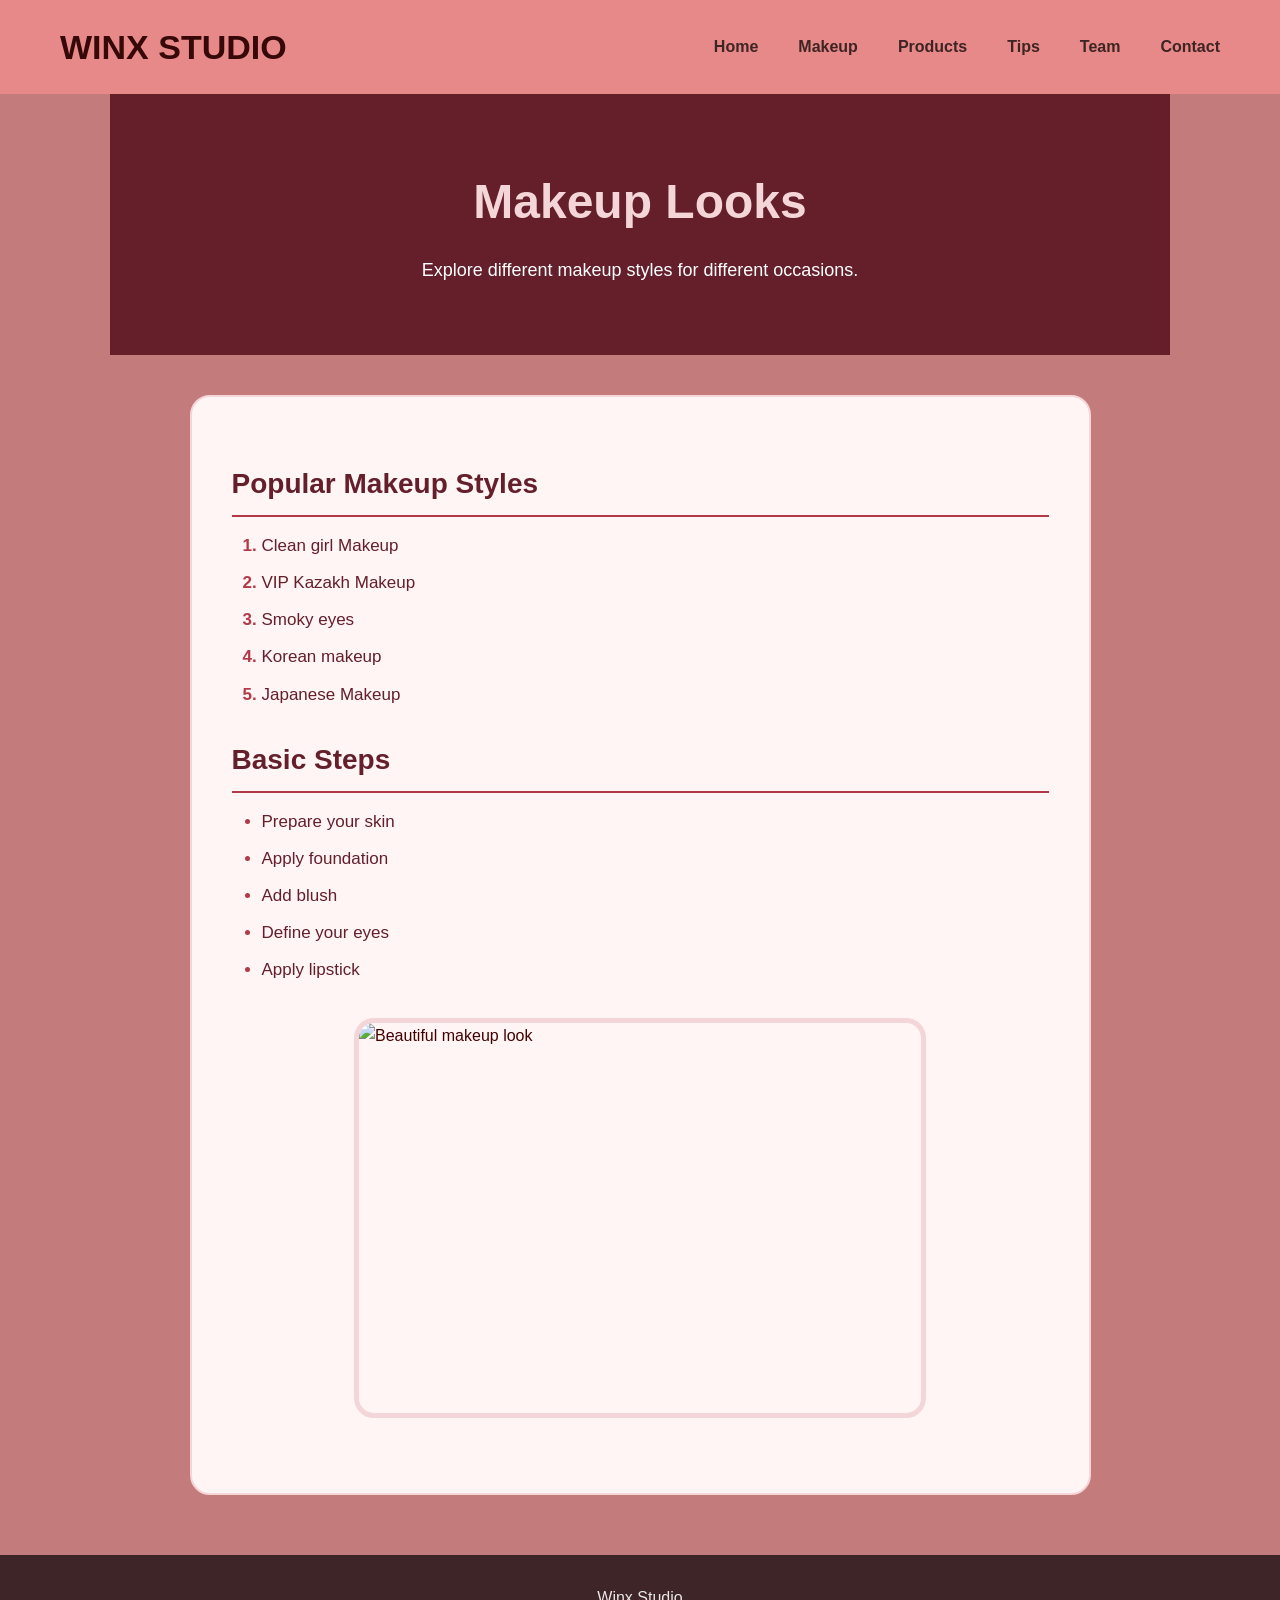
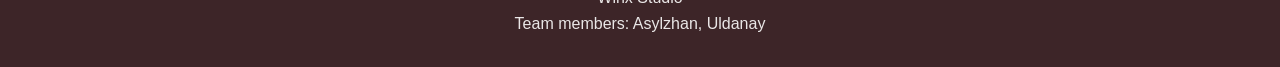
==== makeup.html @ b291ecc8 "Add files via upload" ====
<!DOCTYPE html>
<html lang="en">
<head>
    <meta charset="UTF-8">
    <meta name="viewport" content="width=device-width, initial-scale=1.0">
    <title>Makeup Looks - Winx Studio</title>
    <link rel="stylesheet" href="css/style.css">
</head>
<body>
    <header>
        <nav class="navbar">
            <a href="index.html" class="logo">WINX STUDIO</a>
            <ul class="nav-menu">
                <li><a href="index.html">Home</a></li>
                <li><a href="makeup.html">Makeup</a></li>
                <li><a href="products.html">Products</a></li>
                <li><a href="tips.html">Tips</a></li>
                <li><a href="team.html">Team</a></li>
                <li><a href="contact.html">Contact</a></li>
            </ul>
        </nav>
    </header>

    <main>
        <div class="container">
            <section class="page-title">
                <h1>Makeup Looks</h1>
                <p>Explore different makeup styles for different occasions.</p>
            </section>

            <section class="content">
                <h2>Popular Makeup Styles</h2>
                <ol>
                    <li>Clean girl Makeup</li>
                    <li>VIP Kazakh Makeup</li>
                    <li>Smoky eyes</li>
                    <li>Korean makeup</li>
                    <li>Japanese Makeup</li>
                </ol>

                <h2>Basic Steps</h2>
                <ul>
                    <li>Prepare your skin</li>
                    <li>Apply foundation</li>
                    <li>Add blush</li>
                    <li>Define your eyes</li>
                    <li>Apply lipstick</li>
                </ul>

               <img 
    src="https://i.pinimg.com/736x/0c/42/fc/0c42fc07f3868f32fbb1e8ac1e474732.jpg"
    alt="Beautiful makeup look"
>
            </section>
        </div>
    </main>

    <footer>
        <p>Winx Studio</p>
        <p>Team members: Asylzhan, Uldanay</p>
    </footer>
</body>
</html>
---- css/style.css ----
/* ==========================================
   1. GLOBAL STYLES
   ========================================== */
* {
    margin: 0;
    padding: 0;
    box-sizing: border-box;
}

body {
    font-family: Arial, Helvetica, sans-serif;
    background-color: rgb(196, 123, 123);
    color: rgb(66, 1, 1);
    line-height: 1.6;
}

.container {
    max-width: 1100px;
    margin: 0 auto;
    padding: 0 20px;
}

/* ==========================================
   2. NAVBAR & HEADER
   ========================================== */
.navbar {
    display: flex;
    justify-content: space-between;
    align-items: center;
    padding: 20px 60px;
    background-color: rgba(234, 139, 139, 0.949);
}

.logo {
    color: rgb(54, 8, 8);
    font-size: 34px;
    font-weight: bold;
    text-decoration: none;
}

.nav-menu {
    display: flex;
    gap: 40px;
    list-style: none;
}

.nav-menu a {
    color: rgb(63, 36, 36);
    text-decoration: none;
    font-weight: bold;
}

.nav-menu a:hover,
.nav-menu a.active {
    color: rgb(47, 11, 11);
    text-decoration: underline;
}

/* ==========================================
   3. HERO & HOME SECTION (index.html)
   ========================================== */
.hero {
    min-height: 75vh;
    display: flex;
    align-items: center;
    justify-content: space-between;
    gap: 50px;
    padding: 70px 8%;
}

.hero-text {
    max-width: 550px;
}

.small-title {
    color: #6e101a;
    font-weight: bold;
    letter-spacing: 2px;
}

.hero h1 {
    font-size: 55px;
    line-height: 1.1;
    margin: 15px 0;
    color: #230509;
}

.hero p {
    margin-bottom: 20px;
}

.hero-image img {
    width: 400px;
    height: 500px;
    object-fit: cover;
    border-radius: 20px;
}

.button {
    display: inline-block;
    padding: 12px 25px;
    background-color: #ef172d;
    color: white;
    text-decoration: none;
    border-radius: 8px;
}

.button:hover {
    background-color: #2b0409;
}

.about-section,
.cards-section {
    padding: 60px 8%;
    text-align: center;
}

.cards {
    display: flex;
    justify-content: center;
    gap: 25px;
    margin-top: 30px;
}

.card {
    background-color: white;
    width: 30%;
    padding: 30px;
    border: 1px solid #ead6d6;
    border-radius: 15px;
    box-shadow: 0 5px 15px rgba(0, 0, 0, 0.08);
}

.card {
    display: flex;
    flex-direction: column;
    align-items: center;
    transition: transform 0.25s ease, box-shadow 0.25s ease;
}

.card:hover {
    transform: translateY(-8px);
    box-shadow: 0 12px 25px rgba(0, 0, 0, 0.15);
}

.card h3 {
    color: #24080b;
    margin-bottom: 10px;
}

.card p {
    flex-grow: 1;
}

/* ==========================================
   4. MAKEUP PAGE STYLES (makeup.html)
   ========================================== */
.page-title {
    background-color: #641F2B;
    color: white;
    text-align: center;
    padding: 70px 20px;
    margin-bottom: 40px;
}

.page-title h1 {
    color: #F4D6D8;
    font-size: 48px;
    margin-bottom: 15px;
}

.page-title p {
    color: white;
    font-size: 18px;
}

.content {
    width: 85%;
    max-width: 1000px;
    margin: 0 auto 60px;
    padding: 40px;
    background-color: #FFF5F5;
    border: 2px solid #F4D6D8;
    border-radius: 20px;
}

.content h2 {
    color: #641F2B;
    font-size: 28px;
    margin-top: 25px;
    margin-bottom: 15px;
    border-bottom: 2px solid #B23A48;
    padding-bottom: 8px;
}

.content ol,
.content ul {
    padding-left: 30px;
    margin-bottom: 30px;
}

.content li {
    color: #641F2B;
    font-size: 17px;
    margin-bottom: 10px;
}

.content li::marker {
    color: #B23A48;
    font-weight: bold;
}

.content img {
    display: block;
    width: 70%;
    max-width: 600px;
    height: 400px;
    object-fit: cover;
    margin: 35px auto;
    border-radius: 20px;
    border: 5px solid #F4D6D8;
}

.highlight {
    background-color: #F4D6D8;
    border-left: 7px solid #B23A48;
    padding: 25px;
    margin-top: 40px;
    border-radius: 12px;
}

.highlight h3 {
    color: #641F2B;
    font-size: 24px;
    margin-bottom: 10px;
}

.highlight p {
    color: #641F2B;
}

/* ==========================================
   5. TEAM PAGE STYLES (team.html)
   ========================================== */
.team-grid {
    display: flex;
    gap: 25px;
    justify-content: center;
    flex-wrap: wrap;
    margin: 40px 0;
}

.team-card {
    background-color: #ffffff;
    padding: 30px 20px;
    border-radius: 16px;
    text-align: center;
    flex: 1;
    min-width: 250px;
    display: flex;
    flex-direction: column;
    align-items: center;
    box-shadow: 0 4px 15px rgba(0, 0, 0, 0.08);
    transition: transform 0.25s ease, box-shadow 0.25s ease;
}

.team-card:hover {
    transform: translateY(-8px);
    box-shadow: 0 12px 25px rgba(0, 0, 0, 0.15);
}

.team-card p {
    flex-grow: 1;
}

.btn-card {
    display: inline-block;
    margin-top: 18px;
    padding: 10px 22px;
    background-color: #B23A48;
    color: #ffffff;
    text-decoration: none;
    border-radius: 8px;
    font-size: 14px;
    font-weight: bold;
    transition: background-color 0.25s ease;
}

.btn-card:hover {
    background-color: #641F2B;
}

/* ---- Studio gallery (Task 4: CSS Grid) ---- */
.gallery-title {
    text-align: center;
    color: #641F2B;
    font-size: 26px;
    margin: 50px 0 20px;
}

.gallery-grid {
    display: grid;
    grid-template-columns: repeat(3, 1fr);
    gap: 18px;
    margin-bottom: 40px;
}

.gallery-item {
    position: relative;
    border-radius: 12px;
    overflow: hidden;
    aspect-ratio: 1 / 1;
}

.gallery-item img {
    width: 100%;
    height: 100%;
    object-fit: cover;
    display: block;
    transition: transform 0.35s ease;
}

.gallery-item:hover img {
    transform: scale(1.08);
}

.gallery-caption {
    position: absolute;
    inset: 0;
    background: linear-gradient(to top, rgba(48, 6, 10, 0.85), rgba(48, 6, 10, 0));
    color: #ffffff;
    display: flex;
    align-items: flex-end;
    padding: 16px;
    font-size: 15px;
    font-weight: bold;
    opacity: 0;
    transition: opacity 0.3s ease;
}

.gallery-item:hover .gallery-caption {
    opacity: 1;
}

@media (max-width: 700px) {
    .gallery-grid {
        grid-template-columns: repeat(2, 1fr);
    }
}

.profile-img {
    width: 130px;
    height: 130px;
    border-radius: 50%;
    object-fit: cover;
    border: 4px solid #B23A48;
    margin-bottom: 15px;
}

.team-card h3 {
    font-size: 20px;
    color: #24080b;
    margin-bottom: 5px;
}

.role {
    display: inline-block;
    color: #B23A48;
    font-size: 14px;
    font-weight: bold;
    margin-bottom: 12px;
}

.team-card p {
    font-size: 14px;
    color: #444444;
}

.highlight {
    background-color: #F4D6D8;
    border-left: 8px solid #B23A48;
    padding: 25px 30px;
    margin-top: 30px;
    border-radius: 16px;
}

.highlight h3 {
    color: #641F2B;
    font-size: 24px;
    font-weight: bold;
    margin-bottom: 10px;
}

.highlight p {
    color: #641F2B;
    font-size: 16px;
}

/* ==========================================
   6. CONTACT PAGE STYLES (contact.html)
   Task 3: CSS Grid page layout
   (page-title = header, contact-info = sidebar,
    contact-main = main content, contact-note = footer)
   ========================================== */
.contact-grid {
    display: grid;
    grid-template-columns: 320px 1fr;
    grid-template-areas:
        "title   title"
        "sidebar main"
        "note    note";
    gap: 30px;
    margin: 40px 0;
}

.contact-grid .page-title {
    grid-area: title;
    margin-bottom: 0;
}

.contact-info {
    grid-area: sidebar;
}

.contact-main {
    grid-area: main;
}

.contact-note {
    grid-area: note;
    background-color: #F4D6D8;
    border-radius: 16px;
    padding: 20px 30px;
    text-align: center;
    color: #641F2B;
    font-weight: bold;
}

.contact-info,
#contact-form {
    background-color: #ffffff;
    padding: 35px;
    border-radius: 16px;
    box-shadow: 0 4px 15px rgba(0, 0, 0, 0.08);
}

.contact-info h3, 
#contact-form h3 {
    color: #641F2B;
    font-size: 22px;
    margin-bottom: 20px;
    border-bottom: 2px solid #F4D6D8;
    padding-bottom: 8px;
}

.contact-info p {
    margin-bottom: 12px;
    font-size: 15px;
    color: #333333;
}

.form-group {
    margin-bottom: 18px;
    display: flex;
    flex-direction: column;
}

.form-group label {
    font-size: 14px;
    font-weight: bold;
    margin-bottom: 6px;
    color: #24080b;
}

.form-group input, 
.form-group select, 
.form-group textarea {
    padding: 12px;
    border: 1px solid #ead6d6;
    border-radius: 8px;
    background-color: #fafafa;
    font-family: inherit;
    font-size: 14px;
}

.form-group input:focus, 
.form-group select:focus, 
.form-group textarea:focus {
    outline: none;
    border-color: #B23A48;
    background-color: #ffffff;
}

.btn-primary {
    background-color: #ef172d;
    color: #ffffff;
    padding: 14px;
    border: none;
    border-radius: 8px;
    font-weight: bold;
    cursor: pointer;
    width: 100%;
    font-size: 15px;
    transition: background-color 0.3s;
}

.btn-primary:hover {
    background-color: #2b0409;
}

/* ==========================================
   6b. PRODUCTS PAGE — TABLE (products.html)
   ========================================== */
.products-table {
    width: 100%;
    border-collapse: collapse;
    margin: 30px 0 40px;
    background-color: white;
}

.products-table th {
    background-color: #641F2B;
    color: white;
    padding: 15px;
    text-align: left;
    font-size: 17px;
}

.products-table td {
    padding: 15px;
    border: 1px solid #F4D6D8;
    color: #641F2B;
    font-size: 16px;
}

.products-table tr:nth-child(even) {
    background-color: #FFF5F5;
}

.products-table tr:hover {
    background-color: #F4D6D8;
}

.products-table td:first-child {
    width: 60px;
    text-align: center;
    font-weight: bold;
}

.products-table td:nth-child(2) {
    width: 25%;
}

/* ==========================================
   7. FOOTER
   ========================================== */
footer {
    background-color: #3d2528;
    color: rgb(234, 231, 231);
    text-align: center;
    padding: 30px;
    margin-top: 40px;
}

@media (max-width: 768px) {
    .contact-grid {
        grid-template-columns: 1fr;
        grid-template-areas:
            "title"
            "sidebar"
            "main"
            "note";
    }
}
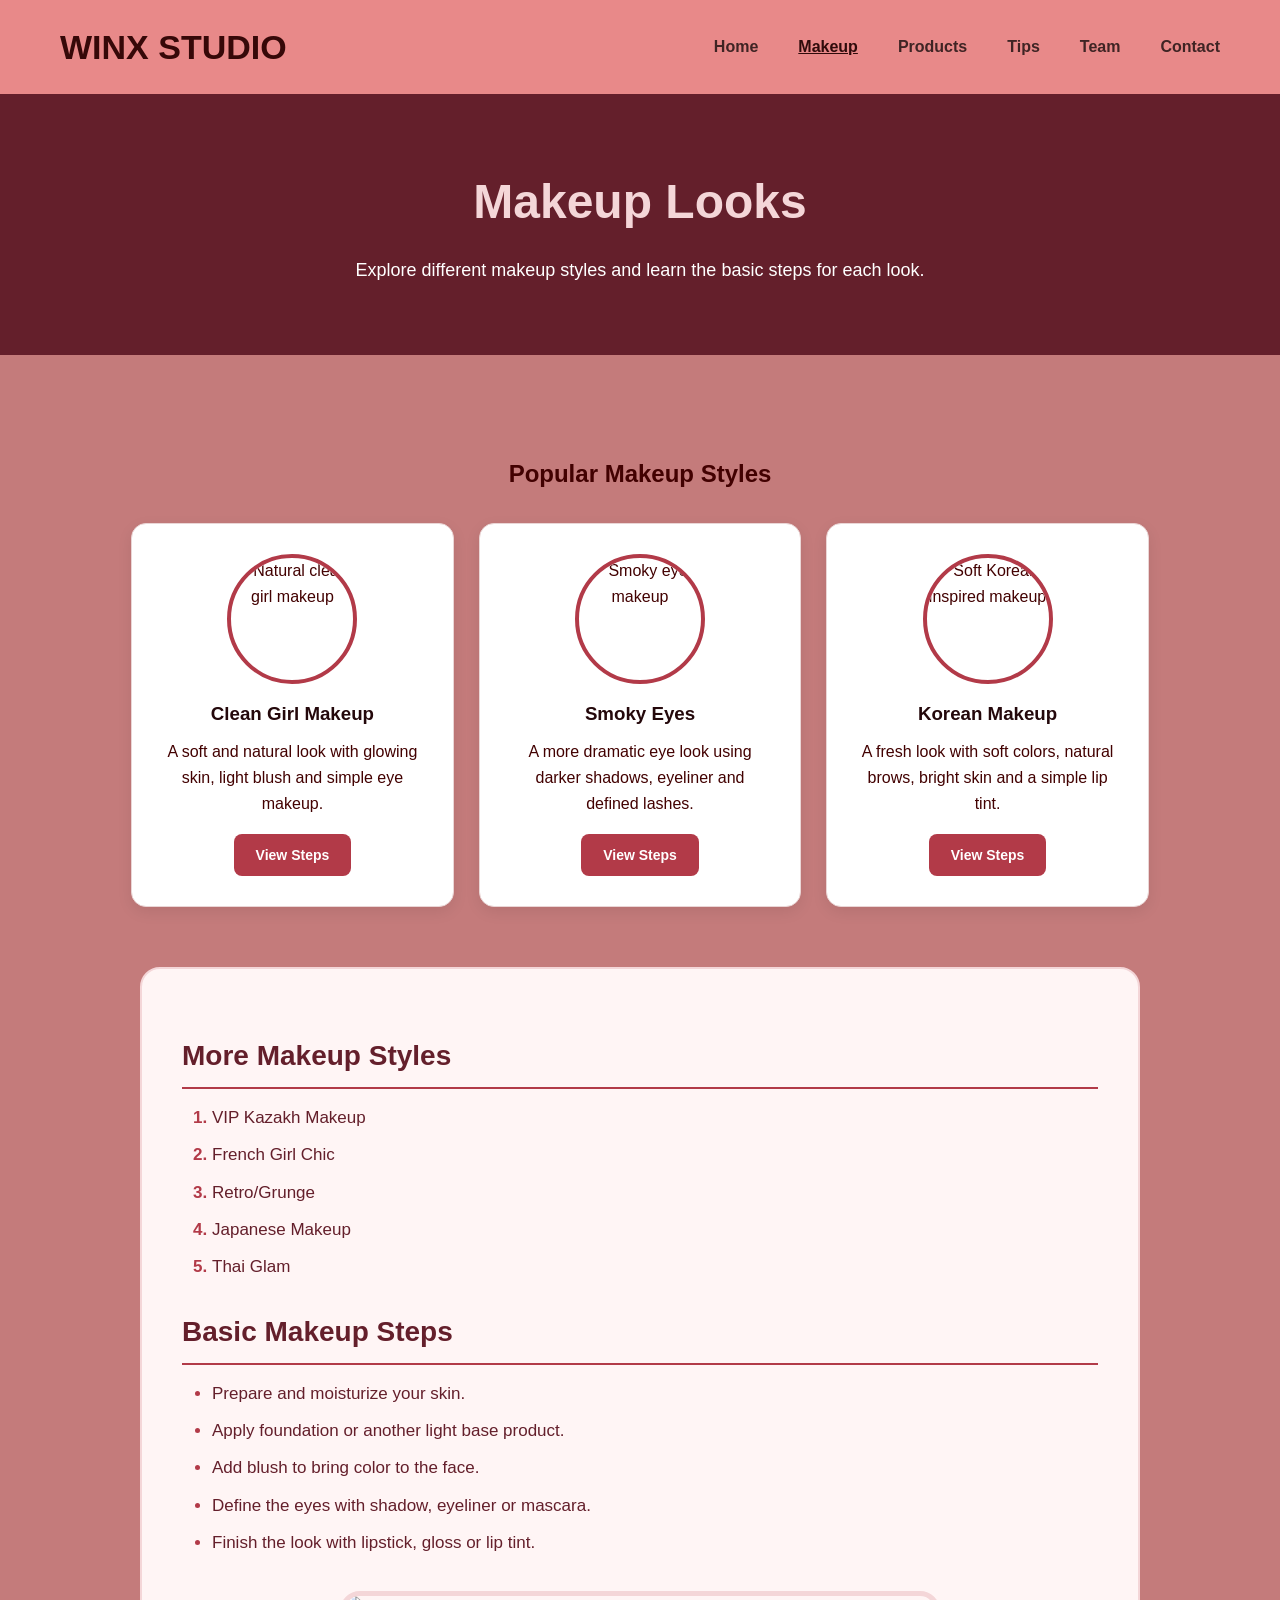
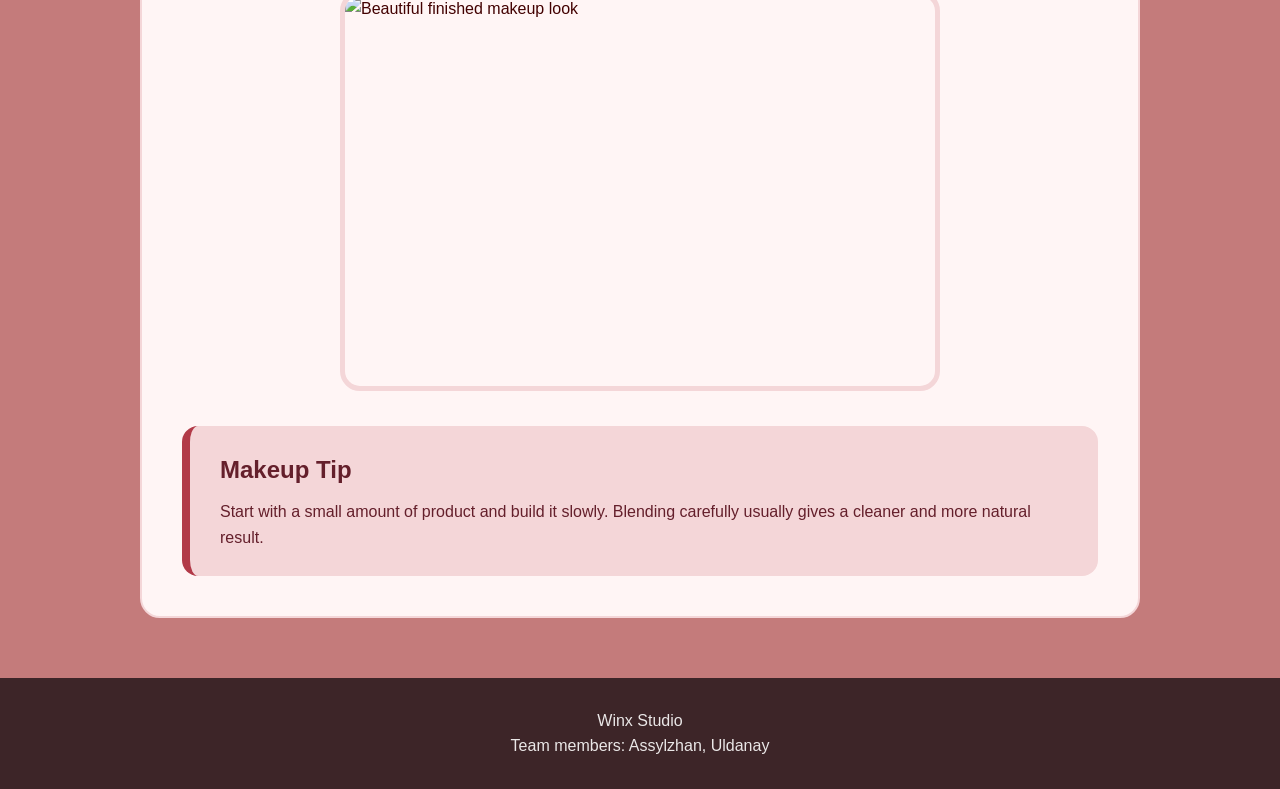
==== commit b3ab1ac4: "Updateу" ====
--- a/makeup.html
+++ b/makeup.html
@@ -6,13 +6,15 @@
     <title>Makeup Looks - Winx Studio</title>
     <link rel="stylesheet" href="css/style.css">
 </head>
+
 <body>
     <header>
         <nav class="navbar">
             <a href="index.html" class="logo">WINX STUDIO</a>
+
             <ul class="nav-menu">
                 <li><a href="index.html">Home</a></li>
-                <li><a href="makeup.html">Makeup</a></li>
+                <li><a href="makeup.html" class="active">Makeup</a></li>
                 <li><a href="products.html">Products</a></li>
                 <li><a href="tips.html">Tips</a></li>
                 <li><a href="team.html">Team</a></li>
@@ -22,42 +24,96 @@
     </header>
 
     <main>
-        <div class="container">
-            <section class="page-title">
-                <h1>Makeup Looks</h1>
-                <p>Explore different makeup styles for different occasions.</p>
-            </section>
+        <section class="page-title">
+            <h1>Makeup Looks</h1>
+            <p>Explore different makeup styles and learn the basic steps for each look.</p>
+        </section>
+        <section class="cards-section">
+            <h2>Popular Makeup Styles</h2>
 
-            <section class="content">
-                <h2>Popular Makeup Styles</h2>
-                <ol>
-                    <li>Clean girl Makeup</li>
-                    <li>VIP Kazakh Makeup</li>
-                    <li>Smoky eyes</li>
-                    <li>Korean makeup</li>
-                    <li>Japanese Makeup</li>
-                </ol>
+            <div class="cards">
+                <div class="card">
+                    <img
+                        class="profile-img"
+                        src="https://media.istockphoto.com/id/1972671950/vector/woman-skincare-beauty-daily-routine-young-girl-with-patches-moisturise-face-flat-vector.jpg?s=1024x1024&w=is&k=20&c=KOgHB7csUgiaX_-Z5ymkH_1V4VxUOwaXsepcn1S9rUc="
+                        alt="Natural clean girl makeup"
+                    >
+                    <h3>Clean Girl Makeup</h3>
+                    <p>
+                        A soft and natural look with glowing skin, light blush
+                        and simple eye makeup.
+                    </p>
+                    <a href="#makeup-guide" class="btn-card">View Steps</a>
+                </div>
 
-                <h2>Basic Steps</h2>
-                <ul>
-                    <li>Prepare your skin</li>
-                    <li>Apply foundation</li>
-                    <li>Add blush</li>
-                    <li>Define your eyes</li>
-                    <li>Apply lipstick</li>
-                </ul>
+                <div class="card">
+                    <img
+                        class="profile-img"
+                        src="https://images.unsplash.com/vector-1753611597045-1d466a0e7870?q=80&w=1696&auto=format&fit=crop&ixlib=rb-4.1.0&ixid=M3wxMjA3fDB8MHxwaG90by1wYWdlfHx8fGVufDB8fHx8fA%3D%3D"
+                        alt="Smoky eye makeup"
+                    >
+                    <h3>Smoky Eyes</h3>
+                    <p>
+                        A more dramatic eye look using darker shadows,
+                        eyeliner and defined lashes.
+                    </p>
+                    <a href="#makeup-guide" class="btn-card">View Steps</a>
+                </div>
 
-               <img 
-    src="https://i.pinimg.com/736x/0c/42/fc/0c42fc07f3868f32fbb1e8ac1e474732.jpg"
-    alt="Beautiful makeup look"
->
-            </section>
-        </div>
+                <div class="card">
+                    <img
+                        class="profile-img"
+                        src="https://plus.unsplash.com/premium_vector-1721547451602-d449ec7b1f93?q=80&w=1480&auto=format&fit=crop&ixlib=rb-4.1.0&ixid=M3wxMjA3fDB8MHxwaG90by1wYWdlfHx8fGVufDB8fHx8fA%3D%3D"
+                        alt="Soft Korean inspired makeup"
+                    >
+                    <h3>Korean Makeup</h3>
+                    <p>
+                        A fresh look with soft colors, natural brows,
+                        bright skin and a simple lip tint.
+                    </p>
+                    <a href="#makeup-guide" class="btn-card">View Steps</a>
+                </div>
+            </div>
+        </section>
+
+        <section class="content" id="makeup-guide">
+            <h2>More Makeup Styles</h2>
+            <ol>
+                <li>VIP Kazakh Makeup</li>
+                <li>French Girl Chic</li>
+                <li>Retro/Grunge</li>
+                <li>Japanese Makeup</li>
+                <li>Thai Glam</li>
+            </ol>
+
+            <h2>Basic Makeup Steps</h2>
+
+            <ul>
+                <li>Prepare and moisturize your skin.</li>
+                <li>Apply foundation or another light base product.</li>
+                <li>Add blush to bring color to the face.</li>
+                <li>Define the eyes with shadow, eyeliner or mascara.</li>
+                <li>Finish the look with lipstick, gloss or lip tint.</li>
+            </ul>
+
+            <img
+                src="https://i.pinimg.com/736x/0c/42/fc/0c42fc07f3868f32fbb1e8ac1e474732.jpg"
+                alt="Beautiful finished makeup look"
+            >
+
+            <div class="highlight">
+                <h3>Makeup Tip</h3>
+                <p>
+                    Start with a small amount of product and build it slowly.
+                    Blending carefully usually gives a cleaner and more natural result.
+                </p>
+            </div>
+        </section>
     </main>
 
     <footer>
         <p>Winx Studio</p>
-        <p>Team members: Asylzhan, Uldanay</p>
+        <p>Team members: Assylzhan, Uldanay</p>
     </footer>
 </body>
-</html>+</html>
--- a/css/style.css
+++ b/css/style.css
@@ -1,6 +1,4 @@
-/* ==========================================
-   1. GLOBAL STYLES
-   ========================================== */
+
 * {
     margin: 0;
     padding: 0;
@@ -20,9 +18,6 @@
     padding: 0 20px;
 }
 
-/* ==========================================
-   2. NAVBAR & HEADER
-   ========================================== */
 .navbar {
     display: flex;
     justify-content: space-between;
@@ -40,6 +35,7 @@
 
 .nav-menu {
     display: flex;
+    align-items: center;
     gap: 40px;
     list-style: none;
 }
@@ -48,6 +44,7 @@
     color: rgb(63, 36, 36);
     text-decoration: none;
     font-weight: bold;
+    transition: 0.3s;
 }
 
 .nav-menu a:hover,
@@ -56,9 +53,6 @@
     text-decoration: underline;
 }
 
-/* ==========================================
-   3. HERO & HOME SECTION (index.html)
-   ========================================== */
 .hero {
     min-height: 75vh;
     display: flex;
@@ -99,14 +93,17 @@
 .button {
     display: inline-block;
     padding: 12px 25px;
-    background-color: #ef172d;
+    background-color: #B23A48;
     color: white;
     text-decoration: none;
+    font-weight: bold;
     border-radius: 8px;
+    transition: 0.3s;
 }
 
 .button:hover {
-    background-color: #2b0409;
+    background-color: #641F2B;
+    transform: translateY(-2px);
 }
 
 .about-section,
@@ -118,23 +115,21 @@
 .cards {
     display: flex;
     justify-content: center;
+    align-items: stretch;
     gap: 25px;
     margin-top: 30px;
 }
 
 .card {
+    width: 30%;
+    display: flex;
+    flex-direction: column;
+    align-items: center;
+    padding: 30px;
     background-color: white;
-    width: 30%;
-    padding: 30px;
     border: 1px solid #ead6d6;
     border-radius: 15px;
     box-shadow: 0 5px 15px rgba(0, 0, 0, 0.08);
-}
-
-.card {
-    display: flex;
-    flex-direction: column;
-    align-items: center;
     transition: transform 0.25s ease, box-shadow 0.25s ease;
 }
 
@@ -152,9 +147,6 @@
     flex-grow: 1;
 }
 
-/* ==========================================
-   4. MAKEUP PAGE STYLES (makeup.html)
-   ========================================== */
 .page-title {
     background-color: #641F2B;
     color: white;
@@ -220,28 +212,26 @@
     border-radius: 20px;
     border: 5px solid #F4D6D8;
 }
-
 .highlight {
     background-color: #F4D6D8;
-    border-left: 7px solid #B23A48;
-    padding: 25px;
-    margin-top: 40px;
-    border-radius: 12px;
+    border-left: 8px solid #B23A48;
+    padding: 25px 30px;
+    margin-top: 30px;
+    border-radius: 16px;
 }
 
 .highlight h3 {
     color: #641F2B;
     font-size: 24px;
+    font-weight: bold;
     margin-bottom: 10px;
 }
 
 .highlight p {
     color: #641F2B;
-}
-
-/* ==========================================
-   5. TEAM PAGE STYLES (team.html)
-   ========================================== */
+    font-size: 16px;
+}
+
 .team-grid {
     display: flex;
     gap: 25px;
@@ -269,8 +259,33 @@
     box-shadow: 0 12px 25px rgba(0, 0, 0, 0.15);
 }
 
+.profile-img {
+    width: 130px;
+    height: 130px;
+    border-radius: 50%;
+    object-fit: cover;
+    border: 4px solid #B23A48;
+    margin-bottom: 15px;
+}
+
+.team-card h3 {
+    font-size: 20px;
+    color: #24080b;
+    margin-bottom: 5px;
+}
+
+.role {
+    display: inline-block;
+    color: #B23A48;
+    font-size: 14px;
+    font-weight: bold;
+    margin-bottom: 12px;
+}
+
 .team-card p {
     flex-grow: 1;
+    font-size: 14px;
+    color: #444444;
 }
 
 .btn-card {
@@ -283,14 +298,14 @@
     border-radius: 8px;
     font-size: 14px;
     font-weight: bold;
-    transition: background-color 0.25s ease;
+    transition: background-color 0.25s ease, transform 0.25s ease;
 }
 
 .btn-card:hover {
     background-color: #641F2B;
-}
-
-/* ---- Studio gallery (Task 4: CSS Grid) ---- */
+    transform: translateY(-2px);
+}
+
 .gallery-title {
     text-align: center;
     color: #641F2B;
@@ -307,12 +322,15 @@
 
 .gallery-item {
     position: relative;
+    overflow: hidden;
     border-radius: 12px;
-    overflow: hidden;
+}
+
+.gallery-grid .gallery-item {
     aspect-ratio: 1 / 1;
 }
 
-.gallery-item img {
+.gallery-grid .gallery-item img {
     width: 100%;
     height: 100%;
     object-fit: cover;
@@ -320,18 +338,18 @@
     transition: transform 0.35s ease;
 }
 
-.gallery-item:hover img {
+.gallery-grid .gallery-item:hover img {
     transform: scale(1.08);
 }
 
 .gallery-caption {
     position: absolute;
     inset: 0;
+    display: flex;
+    align-items: flex-end;
+    padding: 16px;
     background: linear-gradient(to top, rgba(48, 6, 10, 0.85), rgba(48, 6, 10, 0));
     color: #ffffff;
-    display: flex;
-    align-items: flex-end;
-    padding: 16px;
     font-size: 15px;
     font-weight: bold;
     opacity: 0;
@@ -342,73 +360,13 @@
     opacity: 1;
 }
 
-@media (max-width: 700px) {
-    .gallery-grid {
-        grid-template-columns: repeat(2, 1fr);
-    }
-}
-
-.profile-img {
-    width: 130px;
-    height: 130px;
-    border-radius: 50%;
-    object-fit: cover;
-    border: 4px solid #B23A48;
-    margin-bottom: 15px;
-}
-
-.team-card h3 {
-    font-size: 20px;
-    color: #24080b;
-    margin-bottom: 5px;
-}
-
-.role {
-    display: inline-block;
-    color: #B23A48;
-    font-size: 14px;
-    font-weight: bold;
-    margin-bottom: 12px;
-}
-
-.team-card p {
-    font-size: 14px;
-    color: #444444;
-}
-
-.highlight {
-    background-color: #F4D6D8;
-    border-left: 8px solid #B23A48;
-    padding: 25px 30px;
-    margin-top: 30px;
-    border-radius: 16px;
-}
-
-.highlight h3 {
-    color: #641F2B;
-    font-size: 24px;
-    font-weight: bold;
-    margin-bottom: 10px;
-}
-
-.highlight p {
-    color: #641F2B;
-    font-size: 16px;
-}
-
-/* ==========================================
-   6. CONTACT PAGE STYLES (contact.html)
-   Task 3: CSS Grid page layout
-   (page-title = header, contact-info = sidebar,
-    contact-main = main content, contact-note = footer)
-   ========================================== */
 .contact-grid {
     display: grid;
     grid-template-columns: 320px 1fr;
     grid-template-areas:
-        "title   title"
+        "title title"
         "sidebar main"
-        "note    note";
+        "note note";
     gap: 30px;
     margin: 40px 0;
 }
@@ -434,6 +392,12 @@
     text-align: center;
     color: #641F2B;
     font-weight: bold;
+}
+
+.contact-wrapper {
+    display: flex;
+    gap: 30px;
+    margin: 40px 0;
 }
 
 .contact-info,
@@ -444,7 +408,7 @@
     box-shadow: 0 4px 15px rgba(0, 0, 0, 0.08);
 }
 
-.contact-info h3, 
+.contact-info h3,
 #contact-form h3 {
     color: #641F2B;
     font-size: 22px;
@@ -459,6 +423,10 @@
     color: #333333;
 }
 
+#contact-form {
+    flex: 1.5;
+}
+
 .form-group {
     margin-bottom: 18px;
     display: flex;
@@ -472,8 +440,8 @@
     color: #24080b;
 }
 
-.form-group input, 
-.form-group select, 
+.form-group input,
+.form-group select,
 .form-group textarea {
     padding: 12px;
     border: 1px solid #ead6d6;
@@ -483,8 +451,8 @@
     font-size: 14px;
 }
 
-.form-group input:focus, 
-.form-group select:focus, 
+.form-group input:focus,
+.form-group select:focus,
 .form-group textarea:focus {
     outline: none;
     border-color: #B23A48;
@@ -492,7 +460,7 @@
 }
 
 .btn-primary {
-    background-color: #ef172d;
+    background-color: #B23A48;
     color: #ffffff;
     padding: 14px;
     border: none;
@@ -505,12 +473,9 @@
 }
 
 .btn-primary:hover {
-    background-color: #2b0409;
-}
-
-/* ==========================================
-   6b. PRODUCTS PAGE — TABLE (products.html)
-   ========================================== */
+    background-color: #641F2B;
+}
+
 .products-table {
     width: 100%;
     border-collapse: collapse;
@@ -551,15 +516,401 @@
     width: 25%;
 }
 
-/* ==========================================
-   7. FOOTER
-   ========================================== */
+.assignment-page {
+    display: grid;
+    grid-template-columns: 220px 1fr;
+    grid-template-areas:
+        "header header"
+        "sidebar main"
+        "footer footer";
+    min-height: 100vh;
+}
+
+.site-header {
+    grid-area: header;
+}
+
+.sidebar {
+    grid-area: sidebar;
+    background-color: #F4D6D8;
+    padding: 30px 20px;
+    color: #641F2B;
+}
+
+.sidebar h2 {
+    margin-bottom: 15px;
+}
+
+.sidebar ul {
+    padding-left: 20px;
+}
+
+.sidebar li {
+    margin-bottom: 10px;
+}
+
+.main-content {
+    grid-area: main;
+}
+
+.site-footer {
+    grid-area: footer;
+}
+
+.assignment-page .site-footer {
+    margin-top: 0;
+}
+
+.products-section {
+    padding: 50px;
+    text-align: center;
+}
+
+.products-section h2 {
+    color: #641F2B;
+    margin-bottom: 30px;
+}
+
+.product-cards {
+    display: flex;
+    gap: 25px;
+    align-items: stretch;
+}
+
+.product-card {
+    flex: 1;
+    display: flex;
+    flex-direction: column;
+    background-color: #FFF5F5;
+    border: 2px solid #F4D6D8;
+    border-radius: 15px;
+    padding: 20px;
+    transition: 0.3s;
+}
+
+.product-card:hover {
+    transform: translateY(-8px);
+    box-shadow: 0 10px 20px rgba(0, 0, 0, 0.2);
+}
+
+.product-card img {
+    width: 100%;
+    height: 220px;
+    object-fit: cover;
+    border-radius: 12px;
+}
+
+.product-card h3 {
+    color: #641F2B;
+    margin-top: 20px;
+    margin-bottom: 10px;
+}
+
+.product-card p {
+    flex-grow: 1;
+    margin-bottom: 20px;
+}
+
+.card-button {
+    display: inline-block;
+    background-color: #B23A48;
+    color: white;
+    text-decoration: none;
+    padding: 10px 20px;
+    border-radius: 8px;
+    transition: 0.3s;
+}
+
+.card-button:hover {
+    background-color: #641F2B;
+}
+
+.gallery-section {
+    padding: 50px;
+}
+
+.gallery-section h2 {
+    color: #641F2B;
+    text-align: center;
+    margin-bottom: 30px;
+}
+
+.gallery {
+    display: grid;
+    grid-template-columns: repeat(3, 1fr);
+    gap: 20px;
+}
+
+.gallery .gallery-item {
+    border-radius: 15px;
+}
+
+.gallery .gallery-item img {
+    width: 100%;
+    height: 250px;
+    object-fit: cover;
+    display: block;
+    transition: 0.3s;
+}
+
+.caption {
+    position: absolute;
+    bottom: 0;
+    left: 0;
+    width: 100%;
+    padding: 15px;
+    background-color: rgba(100, 31, 43, 0.85);
+    color: white;
+    text-align: center;
+    opacity: 0;
+    transition: 0.3s;
+}
+
+.gallery-item:hover .caption {
+    opacity: 1;
+}
+
+.gallery .gallery-item:hover img {
+    transform: scale(1.05);
+}
+
+.home-page {
+    background-color: #fff7f7;
+}
+
+.home-hero {
+    width: 88%;
+    max-width: 1200px;
+    margin: 45px auto 70px;
+    display: flex;
+    align-items: center;
+    justify-content: space-between;
+    gap: 55px;
+    padding: 50px;
+    background-color: #FFF5F5;
+    border: 2px solid #F4D6D8;
+    border-radius: 24px;
+    box-shadow: 0 8px 25px rgba(100, 31, 43, 0.08);
+}
+
+.home-hero-text,
+.home-hero-image {
+    flex: 1;
+}
+
+.home-hero-text h1 {
+    font-size: 52px;
+    line-height: 1.1;
+    color: #641F2B;
+    margin: 12px 0 20px;
+}
+
+.home-hero-description {
+    max-width: 540px;
+    font-size: 18px;
+    line-height: 1.7;
+    color: #5d3439;
+    margin-bottom: 28px;
+}
+
+.home-actions {
+    display: flex;
+    gap: 15px;
+    flex-wrap: wrap;
+}
+
+.home-primary-button,
+.home-secondary-button {
+    display: inline-block;
+    padding: 13px 25px;
+    text-decoration: none;
+    font-weight: bold;
+    border: 2px solid #B23A48;
+    border-radius: 10px;
+    transition: 0.3s;
+}
+
+.home-primary-button {
+    background-color: #B23A48;
+    color: white;
+    box-shadow: 0 5px 12px rgba(100, 31, 43, 0.18);
+}
+
+.home-primary-button:hover {
+    background-color: #641F2B;
+    border-color: #641F2B;
+    transform: translateY(-3px);
+    box-shadow: 0 8px 16px rgba(100, 31, 43, 0.25);
+}
+
+.home-secondary-button {
+    background-color: transparent;
+    color: #641F2B;
+}
+
+.home-secondary-button:hover {
+    background-color: #F4D6D8;
+    transform: translateY(-3px);
+}
+
+.home-hero-image img {
+    width: 100%;
+    height: 430px;
+    object-fit: cover;
+    display: block;
+    border-radius: 20px;
+}
+
+.home-about {
+    width: 75%;
+    max-width: 850px;
+    margin: 0 auto 70px;
+    text-align: center;
+}
+
+.home-about h2 {
+    color: #641F2B;
+    font-size: 34px;
+    margin: 10px 0 18px;
+}
+
+.home-about p {
+    line-height: 1.7;
+}
+
+.home-cards-section {
+    width: 88%;
+    max-width: 1200px;
+    margin: 0 auto 70px;
+    text-align: center;
+}
+
+.home-cards-section h2 {
+    color: #641F2B;
+    font-size: 34px;
+    margin-bottom: 10px;
+}
+
+.home-section-description {
+    margin-bottom: 30px;
+}
+
+.home-cards {
+    display: flex;
+    gap: 25px;
+    align-items: stretch;
+}
+
+.home-card {
+    flex: 1;
+    display: flex;
+    flex-direction: column;
+    padding: 30px;
+    background-color: #FFF5F5;
+    border: 2px solid #F4D6D8;
+    border-radius: 18px;
+    box-shadow: 0 5px 15px rgba(100, 31, 43, 0.07);
+    transition: 0.3s;
+}
+
+.home-card:hover {
+    transform: translateY(-6px);
+    box-shadow: 0 10px 22px rgba(100, 31, 43, 0.14);
+}
+
+.home-card h3 {
+    color: #641F2B;
+    font-size: 23px;
+    margin-bottom: 12px;
+}
+
+.home-card p {
+    flex-grow: 1;
+    line-height: 1.6;
+    margin-bottom: 22px;
+}
+
+.home-card-link {
+    display: inline-block;
+    padding: 10px 18px;
+    background-color: #B23A48;
+    color: white;
+    text-decoration: none;
+    font-weight: bold;
+    border-radius: 9px;
+    transition: 0.3s;
+}
+
+.home-card-link:hover {
+    background-color: #641F2B;
+}
+
 footer {
     background-color: #3d2528;
     color: rgb(234, 231, 231);
     text-align: center;
     padding: 30px;
     margin-top: 40px;
+}
+
+@media (max-width: 900px) {
+    .assignment-page {
+        grid-template-columns: 1fr;
+        grid-template-areas:
+            "header"
+            "sidebar"
+            "main"
+            "footer";
+    }
+
+    .navbar {
+        flex-direction: column;
+        gap: 20px;
+    }
+
+    .nav-menu {
+        flex-wrap: wrap;
+        justify-content: center;
+        gap: 20px;
+    }
+
+    .cards,
+    .product-cards,
+    .home-cards {
+        flex-direction: column;
+        align-items: center;
+    }
+
+    .card {
+        width: 100%;
+        max-width: 600px;
+    }
+
+    .gallery {
+        grid-template-columns: repeat(2, 1fr);
+    }
+
+    .home-hero {
+        flex-direction: column;
+        padding: 35px;
+    }
+
+    .home-hero-text {
+        text-align: center;
+    }
+
+    .home-hero-description {
+        margin-left: auto;
+        margin-right: auto;
+    }
+
+    .home-actions {
+        justify-content: center;
+    }
+
+    .home-hero-image {
+        width: 100%;
+    }
 }
 
 @media (max-width: 768px) {
@@ -571,4 +922,95 @@
             "main"
             "note";
     }
-}+
+    .contact-wrapper {
+        flex-direction: column;
+    }
+}
+
+@media (max-width: 700px) {
+    .gallery-grid {
+        grid-template-columns: repeat(2, 1fr);
+    }
+}
+
+@media (max-width: 600px) {
+    .navbar {
+        padding: 20px;
+    }
+
+    .nav-menu {
+        gap: 15px;
+    }
+
+    .page-title {
+        padding: 45px 20px;
+    }
+
+    .page-title h1 {
+        font-size: 38px;
+    }
+
+    .content {
+        width: 92%;
+        padding: 25px;
+    }
+
+    .content img {
+        width: 100%;
+        height: 300px;
+    }
+
+    .products-section,
+    .gallery-section {
+        padding: 25px;
+    }
+
+    .gallery,
+    .gallery-grid {
+        grid-template-columns: 1fr;
+    }
+
+    .hero {
+        flex-direction: column;
+        padding: 45px 8%;
+    }
+
+    .hero h1 {
+        font-size: 42px;
+    }
+
+    .hero-image img {
+        width: 100%;
+        max-width: 400px;
+        height: 420px;
+    }
+
+    .home-hero {
+        width: 92%;
+        padding: 25px;
+    }
+
+    .home-hero-text h1 {
+        font-size: 38px;
+    }
+
+    .home-hero-image img {
+        height: 300px;
+    }
+
+    .home-about,
+    .home-cards-section {
+        width: 90%;
+    }
+
+    .home-actions {
+        flex-direction: column;
+    }
+
+    .home-primary-button,
+    .home-secondary-button {
+        width: 100%;
+        text-align: center;
+    }
+}
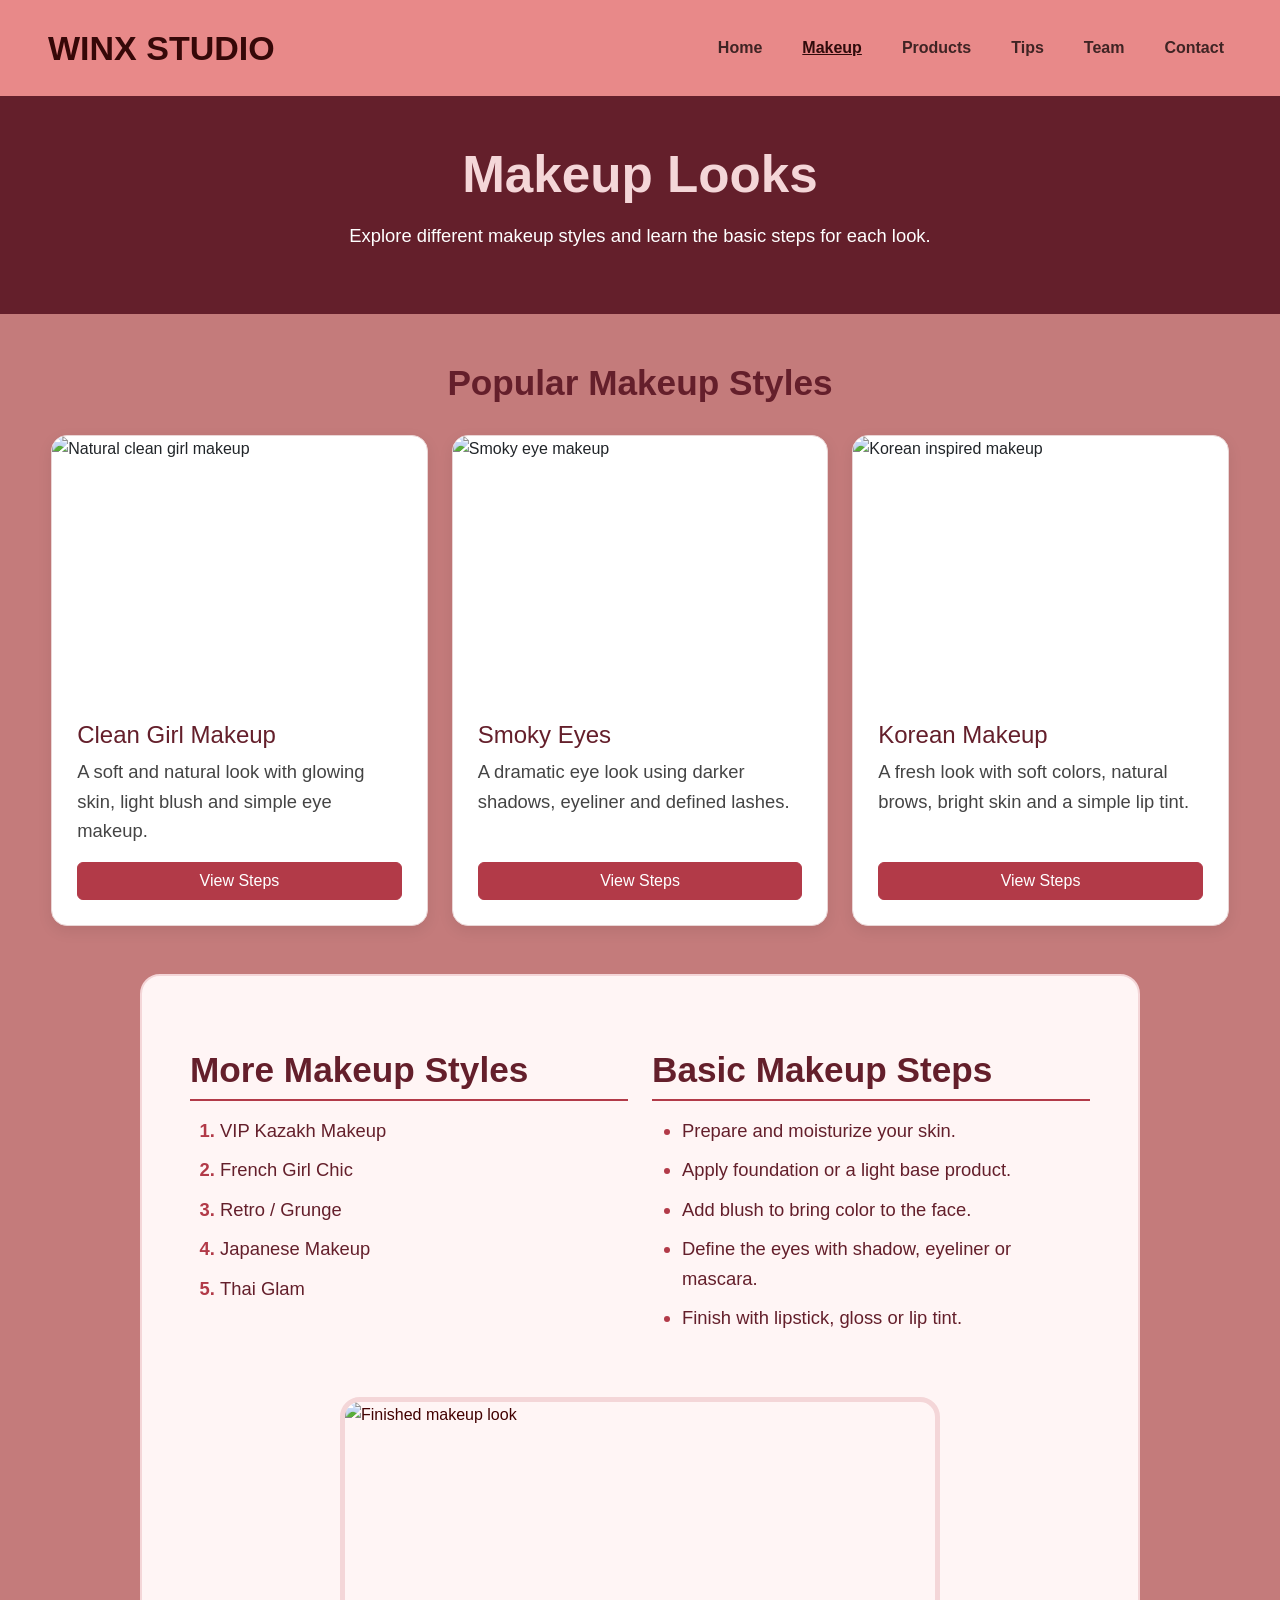
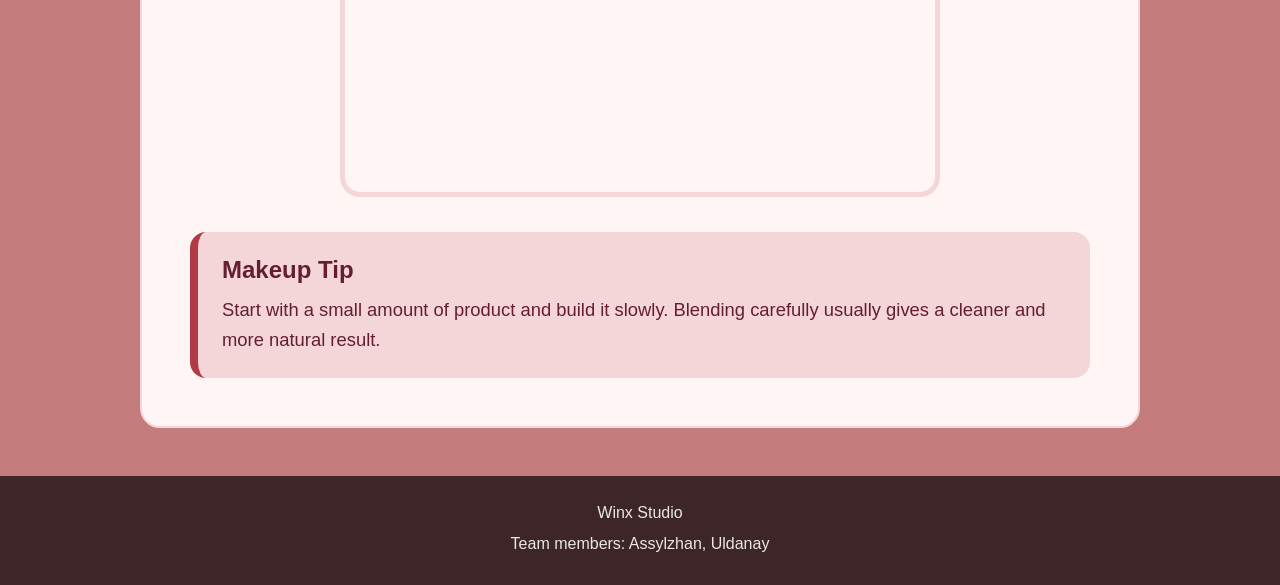
==== commit 090a12a7: "Update products page and carousel" ====
--- a/makeup.html
+++ b/makeup.html
@@ -3,117 +3,208 @@
 <head>
     <meta charset="UTF-8">
     <meta name="viewport" content="width=device-width, initial-scale=1.0">
-    <title>Makeup Looks - Winx Studio</title>
+    <title>
+        Makeup Looks - Winx Studio
+    </title>
+    <link
+        href="https://cdn.jsdelivr.net/npm/bootstrap@5.3.3/dist/css/bootstrap.min.css"
+        rel="stylesheet">
+
     <link rel="stylesheet" href="css/style.css">
+
 </head>
-
 <body>
-    <header>
-        <nav class="navbar">
-            <a href="index.html" class="logo">WINX STUDIO</a>
-
-            <ul class="nav-menu">
-                <li><a href="index.html">Home</a></li>
-                <li><a href="makeup.html" class="active">Makeup</a></li>
-                <li><a href="products.html">Products</a></li>
-                <li><a href="tips.html">Tips</a></li>
-                <li><a href="team.html">Team</a></li>
-                <li><a href="contact.html">Contact</a></li>
+<header>
+    <nav class="navbar navbar-expand-lg winx-navbar px-3 px-lg-5 py-3"
+        aria-label="Main navigation">
+
+        <a href="index.html" class="navbar-brand logo">
+            WINX STUDIO
+        </a>
+        <button
+            class="navbar-toggler"
+            type="button"
+            data-bs-toggle="collapse"
+            data-bs-target="#mainNav"
+            aria-controls="mainNav"
+            aria-expanded="false"
+            aria-label="Toggle navigation">
+
+            <span class="navbar-toggler-icon"></span>
+        </button>
+        <div class="collapse navbar-collapse" id="mainNav">
+            <ul class="navbar-nav ms-auto gap-lg-4">
+                <li class="nav-item">
+                    <a class="nav-link" href="index.html">
+                        Home
+                    </a>
+                </li>
+                <li class="nav-item">
+                    <a class="nav-link active"
+                        href="makeup.html"
+                        aria-current="page">
+                        Makeup
+                    </a>
+                </li>
+                <li class="nav-item">
+                    <a class="nav-link"
+                        href="products.html">
+                        Products
+                    </a>
+                </li>
+                <li class="nav-item">
+
+                    <a class="nav-link"
+                        href="tips.html">
+                        Tips
+                    </a>
+                </li>
+                <li class="nav-item">
+                    <a class="nav-link"
+                        href="team.html">
+                        Team
+                    </a>
+                </li>
+                <li class="nav-item">
+                    <a class="nav-link"
+                        href="contact.html">
+                        Contact
+                    </a>
+                </li>
             </ul>
-        </nav>
-    </header>
-
-    <main>
-        <section class="page-title">
-            <h1>Makeup Looks</h1>
-            <p>Explore different makeup styles and learn the basic steps for each look.</p>
-        </section>
-        <section class="cards-section">
-            <h2>Popular Makeup Styles</h2>
-
-            <div class="cards">
-                <div class="card">
+        </div>
+    </nav>
+</header>
+
+<main class="container-fluid px-0">
+    <section class="page-title py-4 py-md-5 px-3 mb-5">
+        <h1> Makeup Looks</h1>
+        <p>
+            Explore different makeup styles
+            and learn the basic steps for each look.
+        </p>
+    </section>
+    <section class="page-section mb-5">
+        <h2 class="section-heading">
+            Popular Makeup Styles
+        </h2>
+        <div class="row row-cols-1 row-cols-md-2 row-cols-lg-3 g-4">
+            <div class="col">
+                <div class="card makeup-card">
                     <img
-                        class="profile-img"
+                        class="makeup-card-img"
                         src="https://media.istockphoto.com/id/1972671950/vector/woman-skincare-beauty-daily-routine-young-girl-with-patches-moisturise-face-flat-vector.jpg?s=1024x1024&w=is&k=20&c=KOgHB7csUgiaX_-Z5ymkH_1V4VxUOwaXsepcn1S9rUc="
-                        alt="Natural clean girl makeup"
-                    >
-                    <h3>Clean Girl Makeup</h3>
-                    <p>
-                        A soft and natural look with glowing skin, light blush
-                        and simple eye makeup.
-                    </p>
-                    <a href="#makeup-guide" class="btn-card">View Steps</a>
+                        alt="Natural clean girl makeup">
+                        
+                    <div class="card-body">
+                        <h3 class="card-title h4">
+                            Clean Girl Makeup
+                        </h3>
+                        <p class="card-text">
+                            A soft and natural look
+                            with glowing skin,
+                            light blush
+                            and simple eye makeup.
+                        </p>
+                        <a href="#makeup-guide" class="btn btn-danger">
+                            View Steps
+                        </a>
+                    </div>
                 </div>
-
-                <div class="card">
+            </div>
+            <div class="col">
+                <div class="card makeup-card">
                     <img
-                        class="profile-img"
-                        src="https://images.unsplash.com/vector-1753611597045-1d466a0e7870?q=80&w=1696&auto=format&fit=crop&ixlib=rb-4.1.0&ixid=M3wxMjA3fDB8MHxwaG90by1wYWdlfHx8fGVufDB8fHx8fA%3D%3D"
-                        alt="Smoky eye makeup"
-                    >
-                    <h3>Smoky Eyes</h3>
-                    <p>
-                        A more dramatic eye look using darker shadows,
-                        eyeliner and defined lashes.
-                    </p>
-                    <a href="#makeup-guide" class="btn-card">View Steps</a>
+                        class="makeup-card-img"
+                        src="https://images.unsplash.com/vector-1753611597045-1d466a0e7870?q=80&w=1696&auto=format&fit=crop"
+                        alt="Smoky eye makeup">
+                    <div class="card-body">
+                        <h3 class="card-title h4">
+                            Smoky Eyes
+                        </h3>
+                        <p class="card-text">
+                            A dramatic eye look
+                            using darker shadows,
+                            eyeliner and defined lashes.
+                        </p>
+                        <a href="#makeup-guide" class="btn btn-danger">
+                            View Steps
+                        </a>
+                    </div>
                 </div>
-
-                <div class="card">
+            </div>
+            <div class="col">
+                <div class="card makeup-card">
                     <img
-                        class="profile-img"
-                        src="https://plus.unsplash.com/premium_vector-1721547451602-d449ec7b1f93?q=80&w=1480&auto=format&fit=crop&ixlib=rb-4.1.0&ixid=M3wxMjA3fDB8MHxwaG90by1wYWdlfHx8fGVufDB8fHx8fA%3D%3D"
-                        alt="Soft Korean inspired makeup"
-                    >
-                    <h3>Korean Makeup</h3>
-                    <p>
-                        A fresh look with soft colors, natural brows,
-                        bright skin and a simple lip tint.
-                    </p>
-                    <a href="#makeup-guide" class="btn-card">View Steps</a>
+                        class="makeup-card-img"
+                        src="https://plus.unsplash.com/premium_vector-1721547451602-d449ec7b1f93?q=80&w=1480&auto=format&fit=crop"
+                        alt="Korean inspired makeup">
+                    <div class="card-body">
+                        <h3 class="card-title h4">
+                            Korean Makeup
+                        </h3>
+                        <p class="card-text">
+                            A fresh look with soft colors,
+                            natural brows,
+                            bright skin
+                            and a simple lip tint.
+                        </p>
+                        <a href="#makeup-guide" class="btn btn-danger">
+                            View Steps
+                        </a>
+                    </div>
                 </div>
             </div>
-        </section>
-
-        <section class="content" id="makeup-guide">
-            <h2>More Makeup Styles</h2>
-            <ol>
-                <li>VIP Kazakh Makeup</li>
-                <li>French Girl Chic</li>
-                <li>Retro/Grunge</li>
-                <li>Japanese Makeup</li>
-                <li>Thai Glam</li>
-            </ol>
-
-            <h2>Basic Makeup Steps</h2>
-
-            <ul>
-                <li>Prepare and moisturize your skin.</li>
-                <li>Apply foundation or another light base product.</li>
-                <li>Add blush to bring color to the face.</li>
-                <li>Define the eyes with shadow, eyeliner or mascara.</li>
-                <li>Finish the look with lipstick, gloss or lip tint.</li>
-            </ul>
-
-            <img
-                src="https://i.pinimg.com/736x/0c/42/fc/0c42fc07f3868f32fbb1e8ac1e474732.jpg"
-                alt="Beautiful finished makeup look"
-            >
-
-            <div class="highlight">
-                <h3>Makeup Tip</h3>
-                <p>
-                    Start with a small amount of product and build it slowly.
-                    Blending carefully usually gives a cleaner and more natural result.
-                </p>
-            </div>
-        </section>
-    </main>
-
-    <footer>
-        <p>Winx Studio</p>
-        <p>Team members: Assylzhan, Uldanay</p>
-    </footer>
+        </div>
+    </section>
+
+    <section class="content p-4 p-md-5 mx-auto mb-5" id="makeup-guide">
+        <div class="row g-4">
+            <div class="col-12 col-lg-6">
+                <h2>More Makeup Styles</h2>
+                <ol>
+                    <li>VIP Kazakh Makeup</li>
+                    <li>French Girl Chic</li>
+                    <li>Retro / Grunge</li>
+                    <li>Japanese Makeup</li>
+                    <li>Thai Glam</li>
+                </ol>
+            </div>
+            <div class="col-12 col-lg-6">
+                <h2>Basic Makeup Steps</h2>
+                <ul>
+                    <li>Prepare and moisturize your skin.</li>
+                    <li>Apply foundation or a light base product.</li>
+                    <li>Add blush to bring color to the face.</li>
+                    <li>Define the eyes with shadow, eyeliner or mascara.</li>
+                    <li>Finish with lipstick, gloss or lip tint.</li>
+                </ul>
+            </div>
+        </div>
+        <img
+            src="https://i.pinimg.com/736x/0c/42/fc/0c42fc07f3868f32fbb1e8ac1e474732.jpg"
+            alt="Finished makeup look">
+        <div class="highlight p-4 mt-4">
+            <h3>Makeup Tip</h3>
+            <p class="mb-0">
+                Start with a small amount
+                of product and build it slowly.
+
+                Blending carefully usually gives
+                a cleaner and more natural result.
+            </p>
+        </div>
+    </section>
+</main>
+<footer class="p-4 mt-5">
+    <p>Winx Studio</p>
+    <p>
+        Team members:
+        Assylzhan, Uldanay
+    </p>
+</footer>
+<script
+    src="https://cdn.jsdelivr.net/npm/bootstrap@5.3.3/dist/js/bootstrap.bundle.min.js"
+></script>
 </body>
-</html>
+</html>
--- a/css/style.css
+++ b/css/style.css
@@ -6,7 +6,8 @@
 }
 
 body {
-    font-family: Arial, Helvetica, sans-serif;
+    font-family: Arial;
+    font-weight: 400;
     background-color: rgb(196, 123, 123);
     color: rgb(66, 1, 1);
     line-height: 1.6;
@@ -18,6 +19,14 @@
     padding: 0 20px;
 }
 
+.logo {
+    font-family: Arial;
+    color: rgb(54, 8, 8);
+    font-size: 34px;
+    font-weight: 700;
+    text-decoration: none;
+}
+
 .navbar {
     display: flex;
     justify-content: space-between;
@@ -26,13 +35,6 @@
     background-color: rgba(234, 139, 139, 0.949);
 }
 
-.logo {
-    color: rgb(54, 8, 8);
-    font-size: 34px;
-    font-weight: bold;
-    text-decoration: none;
-}
-
 .nav-menu {
     display: flex;
     align-items: center;
@@ -41,9 +43,10 @@
 }
 
 .nav-menu a {
+    font-family: Arial;
     color: rgb(63, 36, 36);
     text-decoration: none;
-    font-weight: bold;
+    font-weight: 600;
     transition: 0.3s;
 }
 
@@ -68,19 +71,20 @@
 
 .small-title {
     color: #6e101a;
-    font-weight: bold;
+    font-weight: 700;
     letter-spacing: 2px;
 }
 
 .hero h1 {
-    font-size: 55px;
     line-height: 1.1;
     margin: 15px 0;
     color: #230509;
+    font-weight: 700;
 }
 
 .hero p {
     margin-bottom: 20px;
+    font-weight: 400;
 }
 
 .hero-image img {
@@ -89,6 +93,9 @@
     object-fit: cover;
     border-radius: 20px;
 }
+
+
+/* ===== Buttons ===== */
 
 .button {
     display: inline-block;
@@ -96,7 +103,7 @@
     background-color: #B23A48;
     color: white;
     text-decoration: none;
-    font-weight: bold;
+    font-weight: 700;
     border-radius: 8px;
     transition: 0.3s;
 }
@@ -105,10 +112,8 @@
     background-color: #641F2B;
     transform: translateY(-2px);
 }
-
 .about-section,
 .cards-section {
-    padding: 60px 8%;
     text-align: center;
 }
 
@@ -118,14 +123,14 @@
     align-items: stretch;
     gap: 25px;
     margin-top: 30px;
-}
-
-.card {
-    width: 30%;
+    flex-wrap: wrap;
+}
+
+.winx-card {
+    width: calc((100% - 50px) / 3);
     display: flex;
     flex-direction: column;
     align-items: center;
-    padding: 30px;
     background-color: white;
     border: 1px solid #ead6d6;
     border-radius: 15px;
@@ -133,44 +138,42 @@
     transition: transform 0.25s ease, box-shadow 0.25s ease;
 }
 
-.card:hover {
+.winx-card:hover {
     transform: translateY(-8px);
     box-shadow: 0 12px 25px rgba(0, 0, 0, 0.15);
 }
 
-.card h3 {
+.winx-card h3 {
     color: #24080b;
     margin-bottom: 10px;
-}
-
-.card p {
+    font-weight: 700;
+}
+
+.winx-card p {
     flex-grow: 1;
+    font-weight: 400;
 }
 
 .page-title {
     background-color: #641F2B;
     color: white;
     text-align: center;
-    padding: 70px 20px;
-    margin-bottom: 40px;
 }
 
 .page-title h1 {
     color: #F4D6D8;
-    font-size: 48px;
     margin-bottom: 15px;
+    font-weight: 700;
 }
 
 .page-title p {
     color: white;
-    font-size: 18px;
+    font-weight: 400;
 }
 
 .content {
     width: 85%;
     max-width: 1000px;
-    margin: 0 auto 60px;
-    padding: 40px;
     background-color: #FFF5F5;
     border: 2px solid #F4D6D8;
     border-radius: 20px;
@@ -178,11 +181,11 @@
 
 .content h2 {
     color: #641F2B;
-    font-size: 28px;
     margin-top: 25px;
     margin-bottom: 15px;
     border-bottom: 2px solid #B23A48;
     padding-bottom: 8px;
+    font-weight: 700;
 }
 
 .content ol,
@@ -193,13 +196,13 @@
 
 .content li {
     color: #641F2B;
-    font-size: 17px;
     margin-bottom: 10px;
+    font-weight: 400;
 }
 
 .content li::marker {
     color: #B23A48;
-    font-weight: bold;
+    font-weight: 700;
 }
 
 .content img {
@@ -212,25 +215,26 @@
     border-radius: 20px;
     border: 5px solid #F4D6D8;
 }
+
+
 .highlight {
     background-color: #F4D6D8;
     border-left: 8px solid #B23A48;
-    padding: 25px 30px;
-    margin-top: 30px;
     border-radius: 16px;
 }
 
 .highlight h3 {
     color: #641F2B;
     font-size: 24px;
-    font-weight: bold;
+    font-weight: 700;
     margin-bottom: 10px;
 }
 
 .highlight p {
     color: #641F2B;
-    font-size: 16px;
-}
+    font-weight: 400;
+}
+
 
 .team-grid {
     display: flex;
@@ -272,13 +276,14 @@
     font-size: 20px;
     color: #24080b;
     margin-bottom: 5px;
+    font-weight: 700;
 }
 
 .role {
     display: inline-block;
     color: #B23A48;
     font-size: 14px;
-    font-weight: bold;
+    font-weight: 700;
     margin-bottom: 12px;
 }
 
@@ -286,6 +291,7 @@
     flex-grow: 1;
     font-size: 14px;
     color: #444444;
+    font-weight: 400;
 }
 
 .btn-card {
@@ -297,7 +303,7 @@
     text-decoration: none;
     border-radius: 8px;
     font-size: 14px;
-    font-weight: bold;
+    font-weight: 700;
     transition: background-color 0.25s ease, transform 0.25s ease;
 }
 
@@ -306,11 +312,12 @@
     transform: translateY(-2px);
 }
 
+
 .gallery-title {
     text-align: center;
     color: #641F2B;
-    font-size: 26px;
     margin: 50px 0 20px;
+    font-weight: 700;
 }
 
 .gallery-grid {
@@ -348,10 +355,14 @@
     display: flex;
     align-items: flex-end;
     padding: 16px;
-    background: linear-gradient(to top, rgba(48, 6, 10, 0.85), rgba(48, 6, 10, 0));
+    background: linear-gradient(
+        to top,
+        rgba(48, 6, 10, 0.85),
+        rgba(48, 6, 10, 0)
+    );
     color: #ffffff;
     font-size: 15px;
-    font-weight: bold;
+    font-weight: 700;
     opacity: 0;
     transition: opacity 0.3s ease;
 }
@@ -391,7 +402,7 @@
     padding: 20px 30px;
     text-align: center;
     color: #641F2B;
-    font-weight: bold;
+    font-weight: 700;
 }
 
 .contact-wrapper {
@@ -415,12 +426,13 @@
     margin-bottom: 20px;
     border-bottom: 2px solid #F4D6D8;
     padding-bottom: 8px;
+    font-weight: 700;
 }
 
 .contact-info p {
     margin-bottom: 12px;
-    font-size: 15px;
     color: #333333;
+    font-weight: 400;
 }
 
 #contact-form {
@@ -435,7 +447,7 @@
 
 .form-group label {
     font-size: 14px;
-    font-weight: bold;
+    font-weight: 700;
     margin-bottom: 6px;
     color: #24080b;
 }
@@ -447,8 +459,9 @@
     border: 1px solid #ead6d6;
     border-radius: 8px;
     background-color: #fafafa;
-    font-family: inherit;
+    font-family: Arial;
     font-size: 14px;
+    font-weight: 400;
 }
 
 .form-group input:focus,
@@ -465,7 +478,7 @@
     padding: 14px;
     border: none;
     border-radius: 8px;
-    font-weight: bold;
+    font-weight: 700;
     cursor: pointer;
     width: 100%;
     font-size: 15px;
@@ -475,6 +488,7 @@
 .btn-primary:hover {
     background-color: #641F2B;
 }
+
 
 .products-table {
     width: 100%;
@@ -489,6 +503,7 @@
     padding: 15px;
     text-align: left;
     font-size: 17px;
+    font-weight: 700;
 }
 
 .products-table td {
@@ -496,6 +511,7 @@
     border: 1px solid #F4D6D8;
     color: #641F2B;
     font-size: 16px;
+    font-weight: 400;
 }
 
 .products-table tr:nth-child(even) {
@@ -509,7 +525,7 @@
 .products-table td:first-child {
     width: 60px;
     text-align: center;
-    font-weight: bold;
+    font-weight: 700;
 }
 
 .products-table td:nth-child(2) {
@@ -533,12 +549,12 @@
 .sidebar {
     grid-area: sidebar;
     background-color: #F4D6D8;
-    padding: 30px 20px;
     color: #641F2B;
 }
 
 .sidebar h2 {
     margin-bottom: 15px;
+    font-weight: 700;
 }
 
 .sidebar ul {
@@ -547,6 +563,7 @@
 
 .sidebar li {
     margin-bottom: 10px;
+    font-weight: 400;
 }
 
 .main-content {
@@ -561,14 +578,15 @@
     margin-top: 0;
 }
 
+
 .products-section {
-    padding: 50px;
     text-align: center;
 }
 
 .products-section h2 {
     color: #641F2B;
     margin-bottom: 30px;
+    font-weight: 700;
 }
 
 .product-cards {
@@ -584,7 +602,6 @@
     background-color: #FFF5F5;
     border: 2px solid #F4D6D8;
     border-radius: 15px;
-    padding: 20px;
     transition: 0.3s;
 }
 
@@ -604,11 +621,13 @@
     color: #641F2B;
     margin-top: 20px;
     margin-bottom: 10px;
+    font-weight: 700;
 }
 
 .product-card p {
     flex-grow: 1;
     margin-bottom: 20px;
+    font-weight: 400;
 }
 
 .card-button {
@@ -618,6 +637,7 @@
     text-decoration: none;
     padding: 10px 20px;
     border-radius: 8px;
+    font-weight: 700;
     transition: 0.3s;
 }
 
@@ -625,14 +645,12 @@
     background-color: #641F2B;
 }
 
-.gallery-section {
-    padding: 50px;
-}
 
 .gallery-section h2 {
     color: #641F2B;
     text-align: center;
     margin-bottom: 30px;
+    font-weight: 700;
 }
 
 .gallery {
@@ -664,6 +682,7 @@
     text-align: center;
     opacity: 0;
     transition: 0.3s;
+    font-weight: 700;
 }
 
 .gallery-item:hover .caption {
@@ -673,6 +692,7 @@
 .gallery .gallery-item:hover img {
     transform: scale(1.05);
 }
+
 
 .home-page {
     background-color: #fff7f7;
@@ -703,6 +723,7 @@
     line-height: 1.1;
     color: #641F2B;
     margin: 12px 0 20px;
+    font-weight: 700;
 }
 
 .home-hero-description {
@@ -711,6 +732,7 @@
     line-height: 1.7;
     color: #5d3439;
     margin-bottom: 28px;
+    font-weight: 400;
 }
 
 .home-actions {
@@ -724,7 +746,7 @@
     display: inline-block;
     padding: 13px 25px;
     text-decoration: none;
-    font-weight: bold;
+    font-weight: 700;
     border: 2px solid #B23A48;
     border-radius: 10px;
     transition: 0.3s;
@@ -772,10 +794,12 @@
     color: #641F2B;
     font-size: 34px;
     margin: 10px 0 18px;
+    font-weight: 700;
 }
 
 .home-about p {
     line-height: 1.7;
+    font-weight: 400;
 }
 
 .home-cards-section {
@@ -789,10 +813,12 @@
     color: #641F2B;
     font-size: 34px;
     margin-bottom: 10px;
+    font-weight: 700;
 }
 
 .home-section-description {
     margin-bottom: 30px;
+    font-weight: 400;
 }
 
 .home-cards {
@@ -822,12 +848,14 @@
     color: #641F2B;
     font-size: 23px;
     margin-bottom: 12px;
+    font-weight: 700;
 }
 
 .home-card p {
     flex-grow: 1;
     line-height: 1.6;
     margin-bottom: 22px;
+    font-weight: 400;
 }
 
 .home-card-link {
@@ -836,7 +864,7 @@
     background-color: #B23A48;
     color: white;
     text-decoration: none;
-    font-weight: bold;
+    font-weight: 700;
     border-radius: 9px;
     transition: 0.3s;
 }
@@ -849,11 +877,14 @@
     background-color: #3d2528;
     color: rgb(234, 231, 231);
     text-align: center;
-    padding: 30px;
-    margin-top: 40px;
+}
+
+footer p {
+    font-weight: 400;
 }
 
 @media (max-width: 900px) {
+
     .assignment-page {
         grid-template-columns: 1fr;
         grid-template-areas:
@@ -874,14 +905,13 @@
         gap: 20px;
     }
 
-    .cards,
     .product-cards,
     .home-cards {
         flex-direction: column;
         align-items: center;
     }
 
-    .card {
+    .winx-card {
         width: 100%;
         max-width: 600px;
     }
@@ -914,6 +944,7 @@
 }
 
 @media (max-width: 768px) {
+
     .contact-grid {
         grid-template-columns: 1fr;
         grid-template-areas:
@@ -929,12 +960,14 @@
 }
 
 @media (max-width: 700px) {
+
     .gallery-grid {
         grid-template-columns: repeat(2, 1fr);
     }
 }
 
 @media (max-width: 600px) {
+
     .navbar {
         padding: 20px;
     }
@@ -1014,3 +1047,424 @@
         text-align: center;
     }
 }
+
+.winx-navbar {
+    background-color: rgba(234, 139, 139, 0.949);
+}
+
+.winx-navbar .logo {
+    color: rgb(54, 8, 8);
+    font-size: 34px;
+    font-weight: 700;
+    text-decoration: none;
+}
+
+.winx-navbar .nav-link {
+    color: rgb(63, 36, 36);
+    font-weight: 600;
+}
+
+.winx-navbar .nav-link:hover,
+.winx-navbar .nav-link.active {
+    color: rgb(47, 11, 11);
+    text-decoration: underline;
+}
+
+
+.btn-danger {
+    --bs-btn-bg: #B23A48;
+    --bs-btn-border-color: #B23A48;
+    --bs-btn-hover-bg: #641F2B;
+    --bs-btn-hover-border-color: #641F2B;
+    --bs-btn-active-bg: #641F2B;
+    --bs-btn-active-border-color: #641F2B;
+    --bs-btn-disabled-bg: #B23A48;
+    --bs-btn-disabled-border-color: #B23A48;
+    --bs-btn-focus-shadow-rgb: 178, 58, 72;
+}
+
+.btn-outline-danger {
+    --bs-btn-color: #641F2B;
+    --bs-btn-border-color: #B23A48;
+    --bs-btn-hover-bg: #B23A48;
+    --bs-btn-hover-border-color: #B23A48;
+    --bs-btn-active-bg: #641F2B;
+    --bs-btn-active-border-color: #641F2B;
+    --bs-btn-focus-shadow-rgb: 178, 58, 72;
+}
+
+
+.carousel-item img {
+    height: 420px;
+    object-fit: cover;
+}
+
+.carousel-caption {
+    background: rgba(48, 6, 10, 0.8);
+    border-radius: 8px;
+}
+
+.carousel-caption p {
+    font-size: 1rem;
+    font-weight: 400;
+}
+
+@media (max-width: 600px) {
+
+    .carousel-item img {
+        height: 260px;
+    }
+}
+
+
+h1 {
+    font-family: Arial;
+    font-weight: 700;
+    font-size: 1.9rem;
+}
+
+h2 {
+    font-family: Arial;
+    font-weight: 700;
+    font-size: 1.4rem;
+}
+
+h3,
+h4,
+h5,
+h6 {
+    font-family: Arial;
+    font-weight: 700;
+}
+
+main p,
+main li,
+.sidebar li {
+    font-family: Arial;
+    font-size: 1rem;
+    font-weight: 400;
+}
+
+@media (min-width: 600px) {
+
+    h1 {
+        font-size: 2.5rem;
+    }
+
+    h2 {
+        font-size: 1.8rem;
+    }
+
+    main p,
+    main li,
+    .sidebar li {
+        font-size: 1.05rem;
+    }
+}
+
+@media (min-width: 992px) {
+
+    h1 {
+        font-size: 3.2rem;
+    }
+
+    h2 {
+        font-size: 2.2rem;
+    }
+
+    main p,
+    main li,
+    .sidebar li {
+        font-size: 1.15rem;
+    }
+}
+
+
+.cards {
+    flex-wrap: wrap;
+}
+
+.winx-card {
+    width: calc((100% - 50px) / 3);
+}
+
+@media (max-width: 991px) {
+
+    .cards {
+        flex-direction: row;
+        align-items: stretch;
+    }
+
+    .winx-card {
+        width: calc((100% - 25px) / 2);
+        max-width: none;
+    }
+}
+
+@media (max-width: 599px) {
+
+    .cards {
+        flex-direction: column;
+        align-items: stretch;
+    }
+
+    .winx-card {
+        width: 100%;
+    }
+}
+@media (max-width: 900px) {
+    .winx-navbar.navbar {
+        flex-direction: row;
+        gap: 0;
+        flex-wrap: wrap;
+    }
+}
+
+
+.page-section {
+    width: 92%;
+    max-width: 1180px;
+    margin: 0 auto;
+}
+
+.section-heading {
+    color: #641F2B;
+    text-align: center;
+    margin-bottom: 30px;
+}
+
+
+.makeup-card {
+    height: 100%;
+    background-color: #ffffff;
+
+    border: 1px solid #ead6d6;
+    border-radius: 16px;
+
+    overflow: hidden;
+
+    box-shadow:
+        0 5px 15px
+        rgba(0, 0, 0, 0.08);
+
+    transition:
+        transform 0.25s ease,
+        box-shadow 0.25s ease;
+}
+
+.makeup-card:hover {
+    transform: translateY(-7px);
+
+    box-shadow:
+        0 12px 25px
+        rgba(0, 0, 0, 0.15);
+}
+
+.makeup-card-img {
+    width: 100%;
+    height: 260px;
+
+    object-fit: cover;
+
+    display: block;
+}
+
+.makeup-card .card-body {
+    display: flex;
+    flex-direction: column;
+
+    padding: 25px;
+}
+
+.makeup-card .card-title {
+    color: #641F2B;
+}
+
+.makeup-card .card-text {
+    flex-grow: 1;
+
+    color: #444444;
+}
+
+
+.products-page .product-card {
+    height: 100%;
+}
+
+.products-page .product-card .btn {
+    margin-top: auto;
+}
+
+.product-guide {
+    width: 92%;
+    max-width: 1050px;
+
+    margin: 20px auto 60px;
+
+    padding: 35px;
+
+    background-color: #FFF5F5;
+
+    border: 2px solid #F4D6D8;
+    border-radius: 20px;
+}
+
+.product-guide h2 {
+    color: #641F2B;
+
+    margin-bottom: 20px;
+}
+
+.product-guide ol {
+    padding-left: 25px;
+}
+
+.product-guide li {
+    color: #641F2B;
+
+    margin-bottom: 10px;
+}
+
+.product-tip-grid {
+    display: grid;
+
+    grid-template-columns:
+        repeat(3, 1fr);
+
+    gap: 18px;
+
+    margin-top: 20px;
+}
+
+.product-tip-item {
+    padding: 20px;
+
+    background-color: #F4D6D8;
+
+    color: #641F2B;
+
+    border-radius: 14px;
+
+    text-align: center;
+}
+
+
+.tips-content {
+    width: 92%;
+    max-width: 1000px;
+
+    margin: 0 auto 50px;
+
+    padding: 35px;
+
+    background-color: #FFF5F5;
+
+    border: 2px solid #F4D6D8;
+    border-radius: 20px;
+}
+
+.tips-content h2 {
+    color: #641F2B;
+
+    margin-bottom: 20px;
+}
+
+.tips-content ol,
+.tips-content ul {
+    padding-left: 25px;
+}
+
+.tips-content li {
+    color: #641F2B;
+
+    margin-bottom: 10px;
+}
+
+
+.tips-page .gallery-section {
+    width: 92%;
+    max-width: 1180px;
+
+    margin: 0 auto;
+
+    padding: 30px 0 60px;
+}
+
+.tips-page .gallery {
+    width: 100%;
+
+    display: grid;
+
+    grid-template-columns:
+        repeat(3, 1fr);
+
+    gap: 20px;
+}
+
+.tips-page .gallery-item {
+    position: relative;
+
+    height: 280px;
+
+    overflow: hidden;
+
+    border-radius: 16px;
+
+    box-shadow:
+        0 5px 15px
+        rgba(0, 0, 0, 0.08);
+}
+
+.tips-page .gallery-item img {
+    width: 100%;
+    height: 100%;
+
+    object-fit: cover;
+
+    transition: 0.3s;
+}
+
+.tips-page .gallery-item:hover img {
+    transform: scale(1.06);
+}
+
+
+footer p {
+    margin-bottom: 5px;
+}
+
+
+@media (max-width: 900px) {
+
+    .product-tip-grid {
+        grid-template-columns: 1fr;
+    }
+
+    .tips-page .gallery {
+        grid-template-columns:
+            repeat(2, 1fr);
+    }
+
+}
+
+@media (max-width: 600px) {
+
+    .makeup-card-img {
+        height: 220px;
+    }
+    .product-guide,
+    .tips-content {
+        width: 92%;
+
+        padding: 25px;
+    }
+
+    .tips-page .gallery {
+        grid-template-columns: 1fr;
+    }
+
+    .tips-page .gallery-item {
+        height: 260px;
+    }
+
+}
